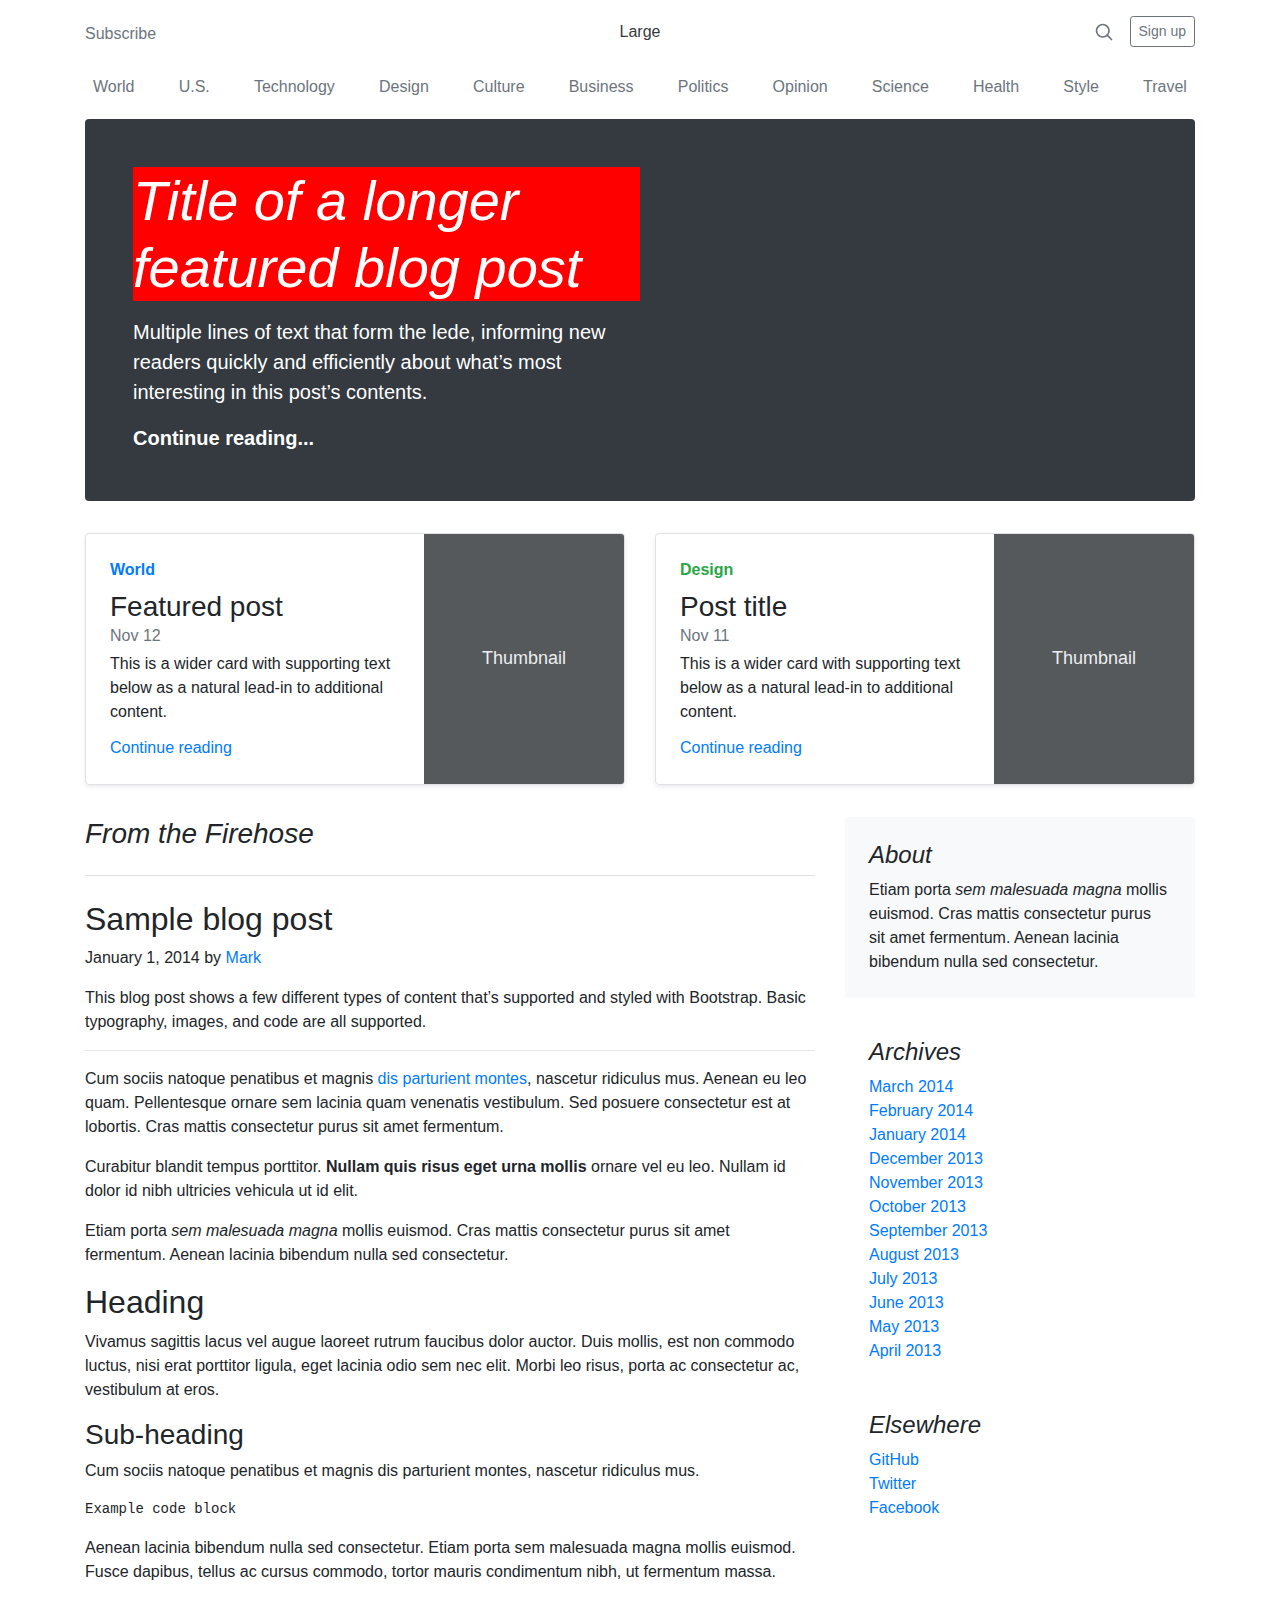
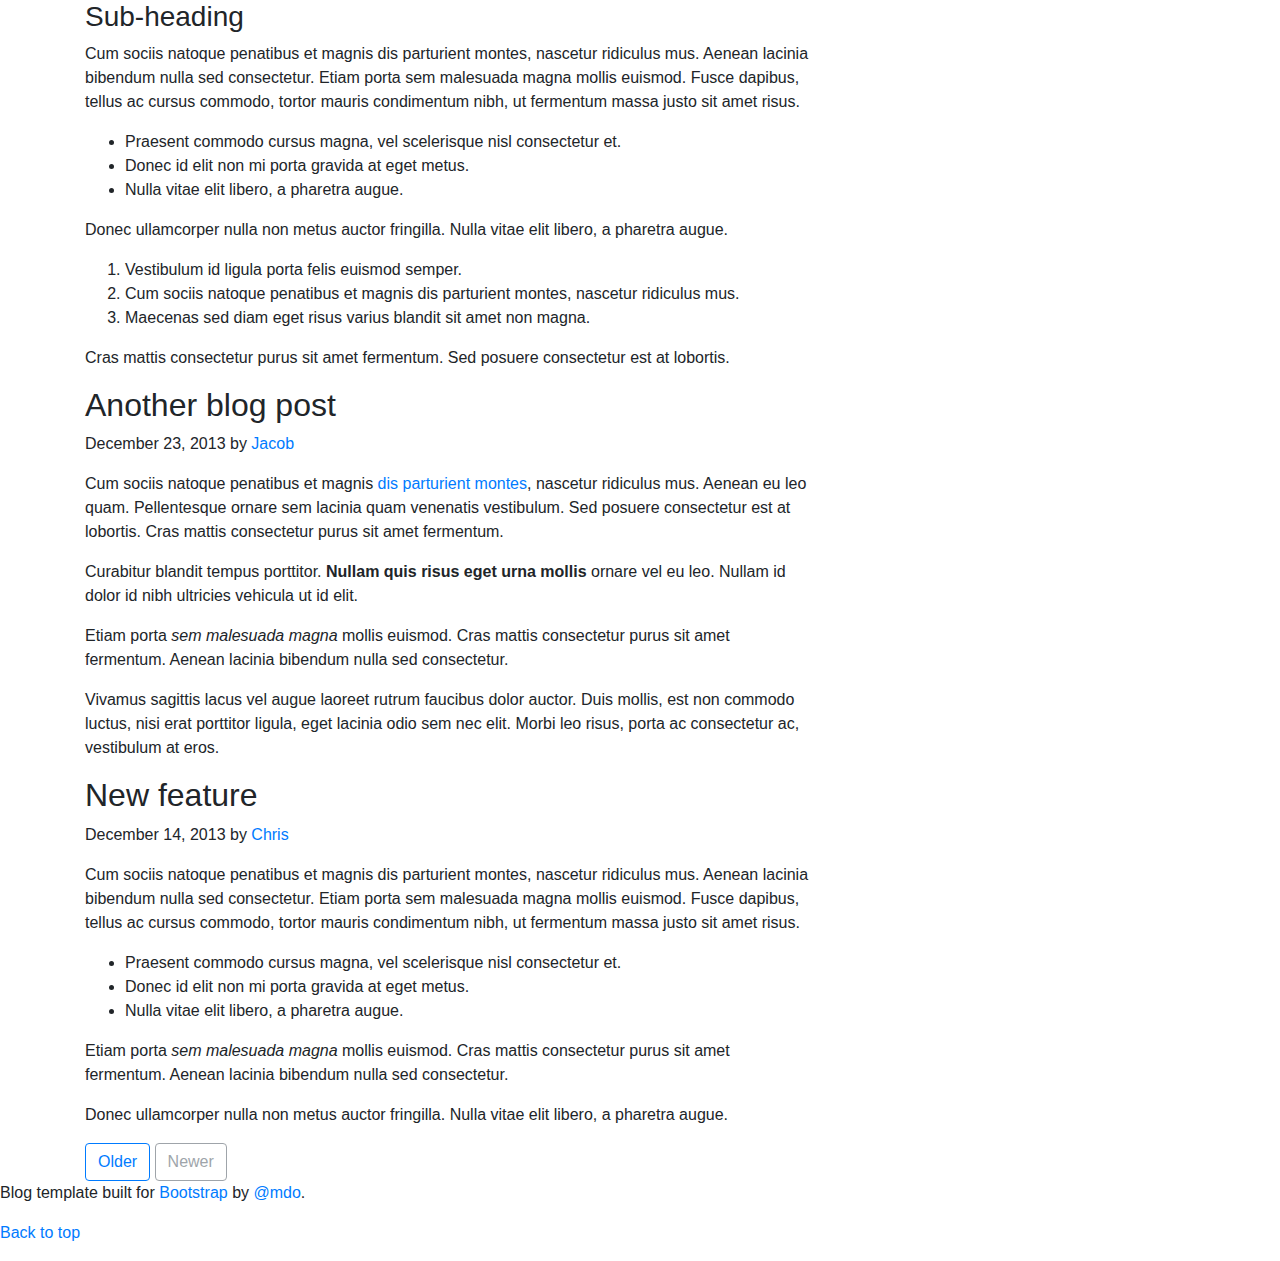
==== homeworks/index.html @ 539aa4a9 "ex 1 done" ====
<!DOCTYPE html>
<html lang="en">
  <!--
        "Selectors"
        Selectors help targeting elements in the DOM.
        They are useful both with CSS & JavaScript.
        Here you'll find a lot of exercises about it.

        IMPORTANT: you can't ADD classes or IDs to help you out! 

        To test them, add a "color" or "border" or "background-color" to the rule and see if they get applied

        10 CSS Exercises
        10 JS Exercises
    -->

  <head>
    <meta charset="utf-8" />
    <meta
      name="viewport"
      content="width=device-width, initial-scale=1, shrink-to-fit=no"
    />
    <meta name="description" content="" />
    <meta
      name="author"
      content="Mark Otto, Jacob Thornton, and Bootstrap contributors"
    />
    <meta name="generator" content="Jekyll v3.8.5" />
    <title>Blog Template · Bootstrap</title>

    <link
      rel="canonical"
      href="https://getbootstrap.com/docs/4.3/examples/blog/"
    />

    <!-- Bootstrap core CSS -->
    <link
      rel="stylesheet"
      href="https://stackpath.bootstrapcdn.com/bootstrap/4.3.1/css/bootstrap.min.css"
      integrity="sha384-ggOyR0iXCbMQv3Xipma34MD+dH/1fQ784/j6cY/iJTQUOhcWr7x9JvoRxT2MZw1T"
      crossorigin="anonymous"
    />

    <style>
      .bd-placeholder-img {
        font-size: 1.125rem;
        text-anchor: middle;
        -webkit-user-select: none;
        -moz-user-select: none;
        -ms-user-select: none;
        user-select: none;
      }

      @media (min-width: 768px) {
        .bd-placeholder-img-lg {
          font-size: 3.5rem;
        }
      }
    </style>
    <link
      href="https://fonts.googleapis.com/css?family=Playfair+Display:700,900"
      rel="stylesheet"
    />
    <link rel="stylesheet" type="text/css" href="/homeworks/styles.css" />
  </head>

  <body>
    <div class="container">
      <header class="blog-header py-3">
        <div class="row flex-nowrap justify-content-between align-items-center">
          <div class="col-4 pt-1">
            <a class="text-muted" href="#">Subscribe</a>
          </div>
          <div class="col-4 text-center">
            <a class="blog-header-logo text-dark" href="#">Large</a>
          </div>
          <div class="col-4 d-flex justify-content-end align-items-center">
            <a class="text-muted" href="#">
              <svg
                xmlns="http://www.w3.org/2000/svg"
                width="20"
                height="20"
                fill="none"
                stroke="currentColor"
                stroke-linecap="round"
                stroke-linejoin="round"
                stroke-width="2"
                class="mx-3"
                role="img"
                viewBox="0 0 24 24"
                focusable="false"
              >
                <title>Search</title>
                <circle cx="10.5" cy="10.5" r="7.5" />
                <path d="M21 21l-5.2-5.2" />
              </svg>
            </a>
            <a class="btn btn-sm btn-outline-secondary" href="#">Sign up</a>
          </div>
        </div>
      </header>

      <div class="nav-scroller py-1 mb-2">
        <nav class="nav d-flex justify-content-between">
          <a class="p-2 text-muted" href="#">World</a>
          <a class="p-2 text-muted" href="#">U.S.</a>
          <a class="p-2 text-muted" href="#">Technology</a>
          <a class="p-2 text-muted" href="#">Design</a>
          <a class="p-2 text-muted" href="#">Culture</a>
          <a class="p-2 text-muted" href="#">Business</a>
          <a class="p-2 text-muted" href="#">Politics</a>
          <a class="p-2 text-muted" href="#">Opinion</a>
          <a class="p-2 text-muted" href="#">Science</a>
          <a class="p-2 text-muted" href="#">Health</a>
          <a class="p-2 text-muted" href="#">Style</a>
          <a class="p-2 text-muted" href="#">Travel</a>
        </nav>
      </div>

      <div class="jumbotron p-4 p-md-5 text-white rounded bg-dark">
        <div class="col-md-6 px-0">
          <h1 class="display-4 font-italic">
            Title of a longer featured blog post
          </h1>
          <p class="lead my-3">
            Multiple lines of text that form the lede, informing new readers
            quickly and efficiently about what’s most interesting in this post’s
            contents.
          </p>
          <p class="lead mb-0">
            <a href="#" class="text-white font-weight-bold"
              >Continue reading...</a
            >
          </p>
        </div>
      </div>

      <div class="row mb-2">
        <div class="col-md-6">
          <div
            class="row no-gutters border rounded overflow-hidden flex-md-row mb-4 shadow-sm h-md-250 position-relative"
          >
            <div class="col p-4 d-flex flex-column position-static">
              <strong class="d-inline-block mb-2 text-primary">World</strong>
              <h3 class="mb-0">Featured post</h3>
              <div class="mb-1 text-muted">Nov 12</div>
              <p class="card-text mb-auto">
                This is a wider card with supporting text below as a natural
                lead-in to additional content.
              </p>
              <a href="#" class="stretched-link">Continue reading</a>
            </div>
            <div class="col-auto d-none d-lg-block">
              <svg
                class="bd-placeholder-img"
                width="200"
                height="250"
                xmlns="http://www.w3.org/2000/svg"
                preserveAspectRatio="xMidYMid slice"
                focusable="false"
                role="img"
                aria-label="Placeholder: Thumbnail"
              >
                <title>Placeholder</title>
                <rect width="100%" height="100%" fill="#55595c" />
                <text x="50%" y="50%" fill="#eceeef" dy=".3em">Thumbnail</text>
              </svg>
            </div>
          </div>
        </div>
        <div class="col-md-6">
          <div
            class="row no-gutters border rounded overflow-hidden flex-md-row mb-4 shadow-sm h-md-250 position-relative"
          >
            <div class="col p-4 d-flex flex-column position-static">
              <strong class="d-inline-block mb-2 text-success">Design</strong>
              <h3 class="mb-0">Post title</h3>
              <div class="mb-1 text-muted">Nov 11</div>
              <p class="mb-auto">
                This is a wider card with supporting text below as a natural
                lead-in to additional content.
              </p>
              <a href="#" class="stretched-link">Continue reading</a>
            </div>
            <div class="col-auto d-none d-lg-block">
              <svg
                class="bd-placeholder-img"
                width="200"
                height="250"
                xmlns="http://www.w3.org/2000/svg"
                preserveAspectRatio="xMidYMid slice"
                focusable="false"
                role="img"
                aria-label="Placeholder: Thumbnail"
              >
                <title>Placeholder</title>
                <rect width="100%" height="100%" fill="#55595c" />
                <text x="50%" y="50%" fill="#eceeef" dy=".3em">Thumbnail</text>
              </svg>
            </div>
          </div>
        </div>
      </div>
    </div>

    <main role="main" class="container">
      <div class="row">
        <div class="col-md-8 blog-main">
          <h3 class="pb-4 mb-4 font-italic border-bottom">From the Firehose</h3>

          <div class="blog-post">
            <h2 class="blog-post-title">Sample blog post</h2>
            <p class="blog-post-meta">
              January 1, 2014 by <a href="#">Mark</a>
            </p>

            <p>
              This blog post shows a few different types of content that’s
              supported and styled with Bootstrap. Basic typography, images, and
              code are all supported.
            </p>
            <hr />
            <p>
              Cum sociis natoque penatibus et magnis
              <a href="#">dis parturient montes</a>, nascetur ridiculus mus.
              Aenean eu leo quam. Pellentesque ornare sem lacinia quam venenatis
              vestibulum. Sed posuere consectetur est at lobortis. Cras mattis
              consectetur purus sit amet fermentum.
            </p>
            <blockquote>
              <p>
                Curabitur blandit tempus porttitor.
                <strong>Nullam quis risus eget urna mollis</strong> ornare vel
                eu leo. Nullam id dolor id nibh ultricies vehicula ut id elit.
              </p>
            </blockquote>
            <p>
              Etiam porta <em>sem malesuada magna</em> mollis euismod. Cras
              mattis consectetur purus sit amet fermentum. Aenean lacinia
              bibendum nulla sed consectetur.
            </p>
            <h2>Heading</h2>
            <p>
              Vivamus sagittis lacus vel augue laoreet rutrum faucibus dolor
              auctor. Duis mollis, est non commodo luctus, nisi erat porttitor
              ligula, eget lacinia odio sem nec elit. Morbi leo risus, porta ac
              consectetur ac, vestibulum at eros.
            </p>
            <h3>Sub-heading</h3>
            <p>
              Cum sociis natoque penatibus et magnis dis parturient montes,
              nascetur ridiculus mus.
            </p>
            <pre><code>Example code block</code></pre>
            <p>
              Aenean lacinia bibendum nulla sed consectetur. Etiam porta sem
              malesuada magna mollis euismod. Fusce dapibus, tellus ac cursus
              commodo, tortor mauris condimentum nibh, ut fermentum massa.
            </p>
            <h3>Sub-heading</h3>
            <p>
              Cum sociis natoque penatibus et magnis dis parturient montes,
              nascetur ridiculus mus. Aenean lacinia bibendum nulla sed
              consectetur. Etiam porta sem malesuada magna mollis euismod. Fusce
              dapibus, tellus ac cursus commodo, tortor mauris condimentum nibh,
              ut fermentum massa justo sit amet risus.
            </p>
            <ul>
              <li>
                Praesent commodo cursus magna, vel scelerisque nisl consectetur
                et.
              </li>
              <li>Donec id elit non mi porta gravida at eget metus.</li>
              <li>Nulla vitae elit libero, a pharetra augue.</li>
            </ul>
            <p>
              Donec ullamcorper nulla non metus auctor fringilla. Nulla vitae
              elit libero, a pharetra augue.
            </p>
            <ol>
              <li>Vestibulum id ligula porta felis euismod semper.</li>
              <li>
                Cum sociis natoque penatibus et magnis dis parturient montes,
                nascetur ridiculus mus.
              </li>
              <li>
                Maecenas sed diam eget risus varius blandit sit amet non magna.
              </li>
            </ol>
            <p>
              Cras mattis consectetur purus sit amet fermentum. Sed posuere
              consectetur est at lobortis.
            </p>
          </div>
          <!-- /.blog-post -->

          <div class="blog-post">
            <h2 class="blog-post-title">Another blog post</h2>
            <p class="blog-post-meta">
              December 23, 2013 by <a href="#">Jacob</a>
            </p>

            <p>
              Cum sociis natoque penatibus et magnis
              <a href="#">dis parturient montes</a>, nascetur ridiculus mus.
              Aenean eu leo quam. Pellentesque ornare sem lacinia quam venenatis
              vestibulum. Sed posuere consectetur est at lobortis. Cras mattis
              consectetur purus sit amet fermentum.
            </p>
            <blockquote>
              <p>
                Curabitur blandit tempus porttitor.
                <strong>Nullam quis risus eget urna mollis</strong> ornare vel
                eu leo. Nullam id dolor id nibh ultricies vehicula ut id elit.
              </p>
            </blockquote>
            <p>
              Etiam porta <em>sem malesuada magna</em> mollis euismod. Cras
              mattis consectetur purus sit amet fermentum. Aenean lacinia
              bibendum nulla sed consectetur.
            </p>
            <p>
              Vivamus sagittis lacus vel augue laoreet rutrum faucibus dolor
              auctor. Duis mollis, est non commodo luctus, nisi erat porttitor
              ligula, eget lacinia odio sem nec elit. Morbi leo risus, porta ac
              consectetur ac, vestibulum at eros.
            </p>
          </div>
          <!-- /.blog-post -->

          <div class="blog-post">
            <h2 class="blog-post-title">New feature</h2>
            <p class="blog-post-meta">
              December 14, 2013 by <a href="#">Chris</a>
            </p>

            <p>
              Cum sociis natoque penatibus et magnis dis parturient montes,
              nascetur ridiculus mus. Aenean lacinia bibendum nulla sed
              consectetur. Etiam porta sem malesuada magna mollis euismod. Fusce
              dapibus, tellus ac cursus commodo, tortor mauris condimentum nibh,
              ut fermentum massa justo sit amet risus.
            </p>
            <ul>
              <li>
                Praesent commodo cursus magna, vel scelerisque nisl consectetur
                et.
              </li>
              <li>Donec id elit non mi porta gravida at eget metus.</li>
              <li>Nulla vitae elit libero, a pharetra augue.</li>
            </ul>
            <p>
              Etiam porta <em>sem malesuada magna</em> mollis euismod. Cras
              mattis consectetur purus sit amet fermentum. Aenean lacinia
              bibendum nulla sed consectetur.
            </p>
            <p>
              Donec ullamcorper nulla non metus auctor fringilla. Nulla vitae
              elit libero, a pharetra augue.
            </p>
          </div>
          <!-- /.blog-post -->

          <nav class="blog-pagination">
            <a class="btn btn-outline-primary" href="#">Older</a>
            <a
              class="btn btn-outline-secondary disabled"
              href="#"
              tabindex="-1"
              aria-disabled="true"
              >Newer</a
            >
          </nav>
        </div>
        <!-- /.blog-main -->

        <aside class="col-md-4 blog-sidebar">
          <div class="p-4 mb-3 bg-light rounded">
            <h4 class="font-italic">About</h4>
            <p class="mb-0">
              Etiam porta <em>sem malesuada magna</em> mollis euismod. Cras
              mattis consectetur purus sit amet fermentum. Aenean lacinia
              bibendum nulla sed consectetur.
            </p>
          </div>

          <div class="p-4">
            <h4 class="font-italic">Archives</h4>
            <ol class="list-unstyled mb-0">
              <li><a href="#">March 2014</a></li>
              <li><a href="#">February 2014</a></li>
              <li><a href="#">January 2014</a></li>
              <li><a href="#">December 2013</a></li>
              <li><a href="#">November 2013</a></li>
              <li><a href="#">October 2013</a></li>
              <li><a href="#">September 2013</a></li>
              <li><a href="#">August 2013</a></li>
              <li><a href="#">July 2013</a></li>
              <li><a href="#">June 2013</a></li>
              <li><a href="#">May 2013</a></li>
              <li><a href="#">April 2013</a></li>
            </ol>
          </div>

          <div class="p-4">
            <h4 class="font-italic">Elsewhere</h4>
            <ol class="list-unstyled">
              <li><a href="#">GitHub</a></li>
              <li><a href="#">Twitter</a></li>
              <li><a href="#">Facebook</a></li>
            </ol>
          </div>
        </aside>
        <!-- /.blog-sidebar -->
      </div>
      <!-- /.row -->
    </main>
    <!-- /.container -->

    <footer class="blog-footer">
      <p>
        Blog template built for
        <a href="https://getbootstrap.com/">Bootstrap</a> by
        <a href="https://twitter.com/mdo">@mdo</a>.
      </p>
      <p>
        <a href="#">Back to top</a>
      </p>
    </footer>

    <script>
      /*
          JS Exercises
          EX11) Write a function to add a new link into the navbar
          EX12) Write a function to change the color of the main title
          EX13) Write a function to change the background of the jumbotron
          EX14) Write a function to remove all the links under "Elsewhere"
          EX15) Write a function to change the column size for heading in jumbotron
          EX16) Write a function to remove the "Search" magnifying glass icon
          EX17) Write a function to trim just the first 50 characters in the first paragraph for each blog post
          EX18) Write a function and attach it to the "Newer" button, to add new Blog Post (just div and title)
          EX19) Write a function and attach it to the "Older" button, to remove the last Blog Post
          EX20) Write an alert with the name of the author every time the user hover with the mouse over an author name
      */
    </script>
  </body>
</html>
---- homeworks/styles.css ----
/*
            EX1) Write a selector to target the h1 in jumbotron
            EX2) Write a selector to target every children of the navbar
            EX3) Write a selector to target the "continue reading..." inside the jumbotron
            EX4) Write a selector to target the first blogpost
            EX5) Write a selector to target the "even" links in the navbar
            EX6) Write a selector to target the last blog post
            EX7) Write a selector to target all the li into the first ordered-list in the sidebar ( Archives )
            EX8) Write a selector to target the second post author
            EX9) Write a selector to target the "back to top" link     #### EXTRA Try doing it without targeting the footer element directly
            EX10) Write a selector to target the footer
        */

/* ex 1 */

body > .container > :nth-child(3) > div > h1 {
  background-color: red;
}

/* ex 2 */
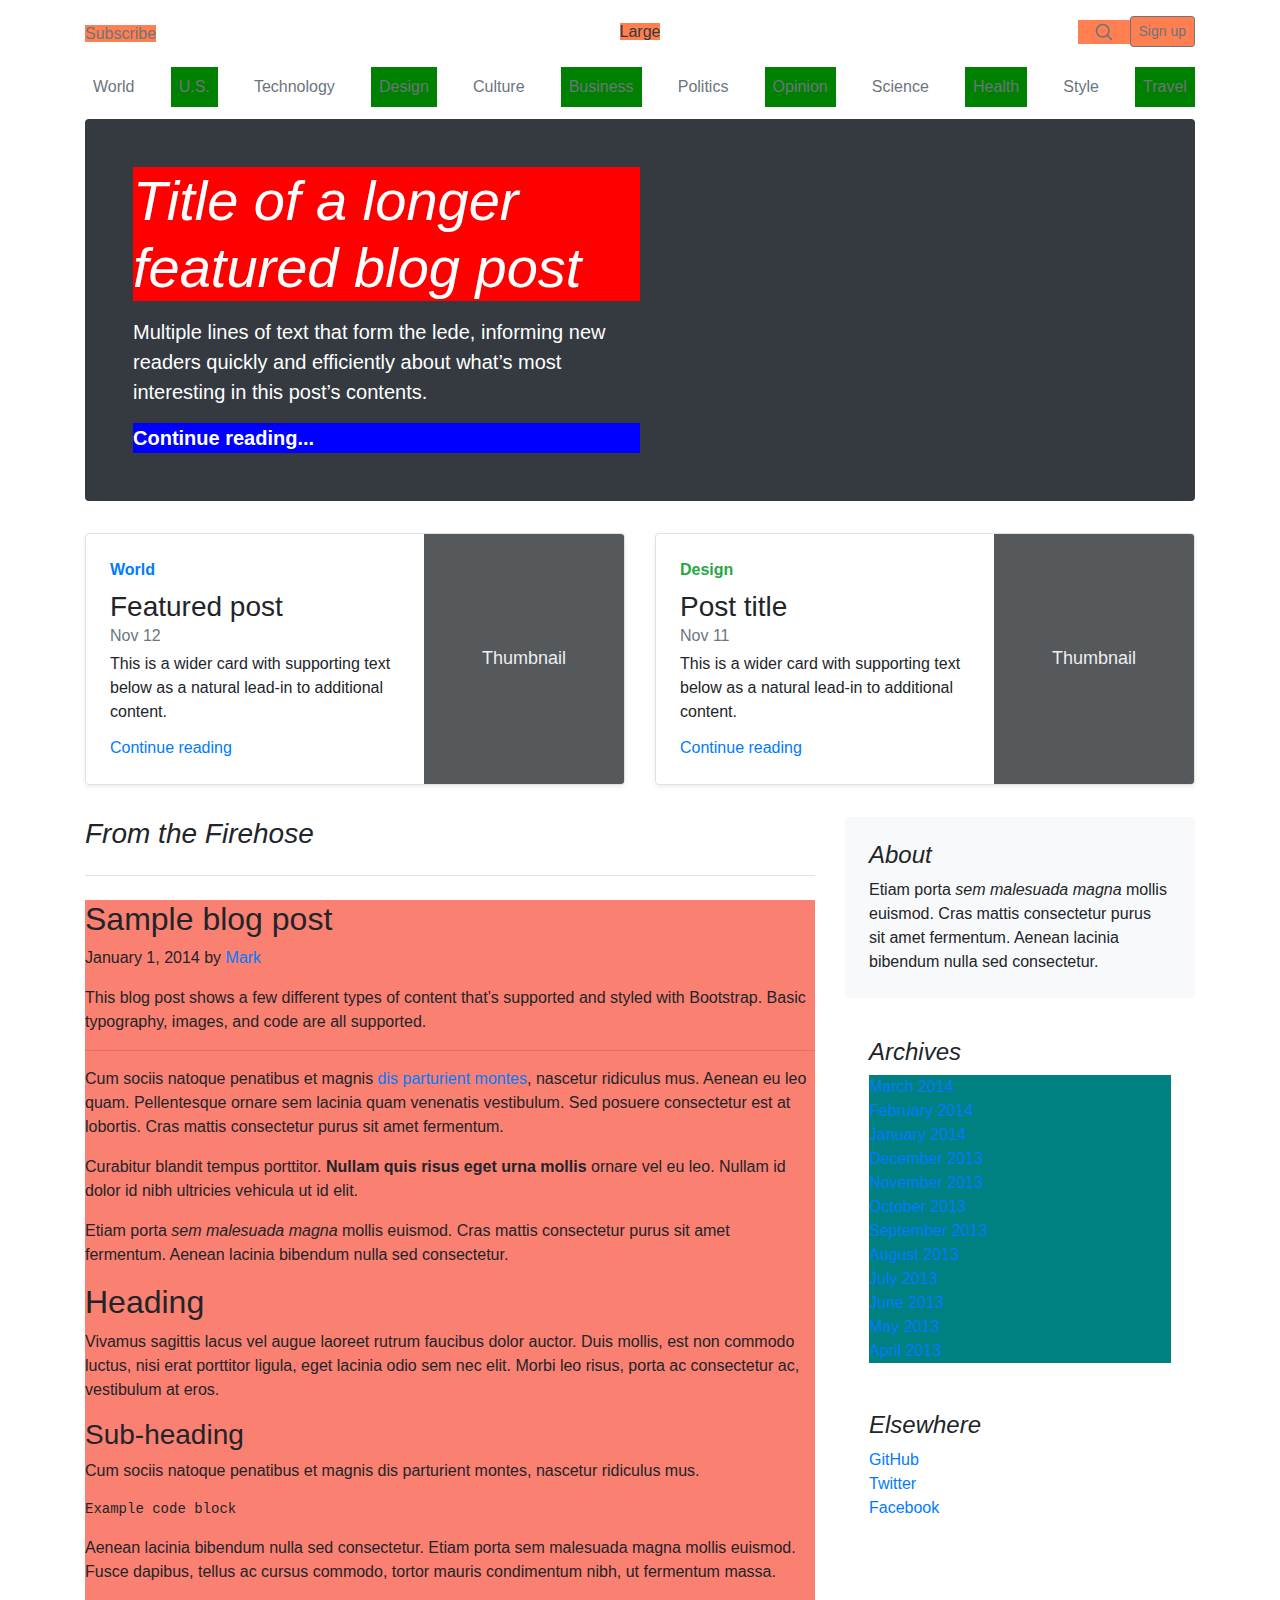
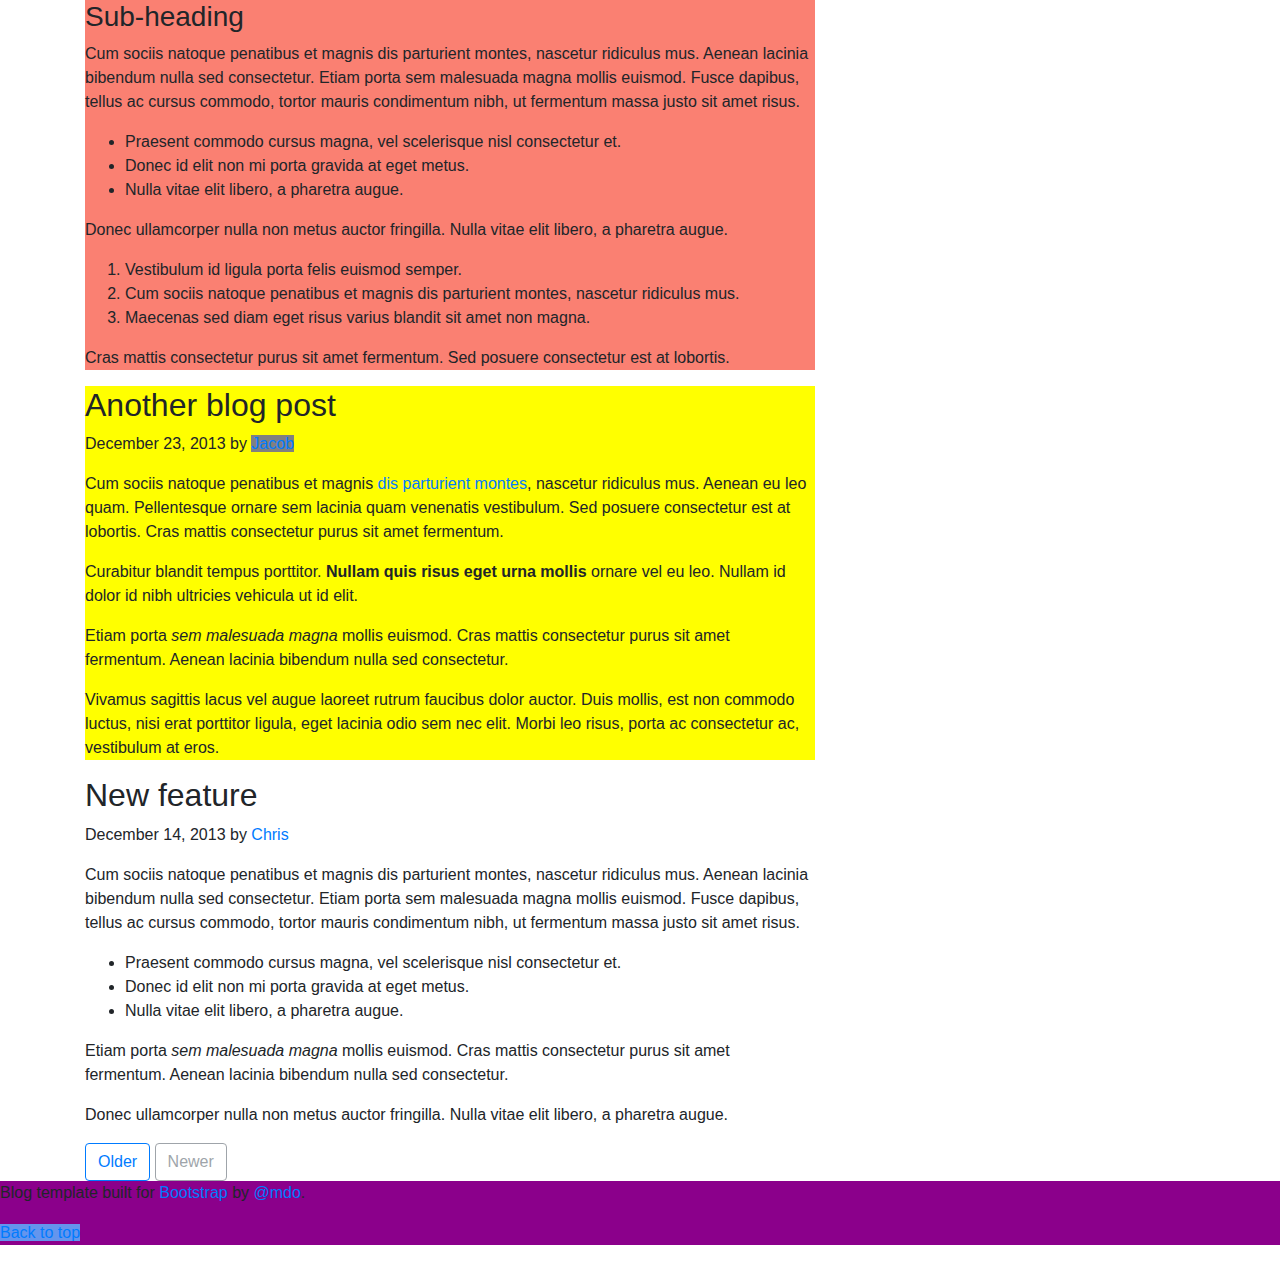
==== commit a26d842e: "index.js init" ====
--- a/homeworks/index.html
+++ b/homeworks/index.html
@@ -428,7 +428,7 @@
       </p>
     </footer>
 
-    <script>
+    <script src="/homeworks/">
       /*
           JS Exercises
           EX11) Write a function to add a new link into the navbar
@@ -443,5 +443,6 @@
           EX20) Write an alert with the name of the author every time the user hover with the mouse over an author name
       */
     </script>
+    <script src="index.js"></script>
   </body>
 </html>
--- a/homeworks/styles.css
+++ b/homeworks/styles.css
@@ -18,3 +18,55 @@
 }
 
 /* ex 2 */
+
+body > .container > header > div > div > a {
+  background-color: coral;
+}
+
+/* ex 3 */
+
+body > .container > :nth-child(3) > div > :last-child {
+  background-color: blue;
+}
+
+/* ex 4 */
+
+main > .row > div > div:first-of-type {
+  background-color: salmon;
+}
+
+/* ex 5 */
+
+body > .container > :nth-child(2) > nav > :nth-child(even) {
+  background-color: green;
+}
+
+/* ex 6 */
+
+main > .row > div > :nth-child(3) {
+  background-color: yellow;
+}
+
+/* ex 7 */
+
+aside > div:nth-of-type(2) > ol > li {
+  background-color: teal;
+}
+
+/* ex 8  */
+
+main > .row > div > :nth-child(3) > :nth-child(2) > a {
+  background-color: gray;
+}
+
+/* ex 9  */
+
+body > :nth-last-child(3) > :nth-child(2) > a {
+  background-color: cornflowerblue;
+}
+
+/* ex 10 */
+
+body > :nth-last-child(3) {
+  background-color: darkmagenta;
+}
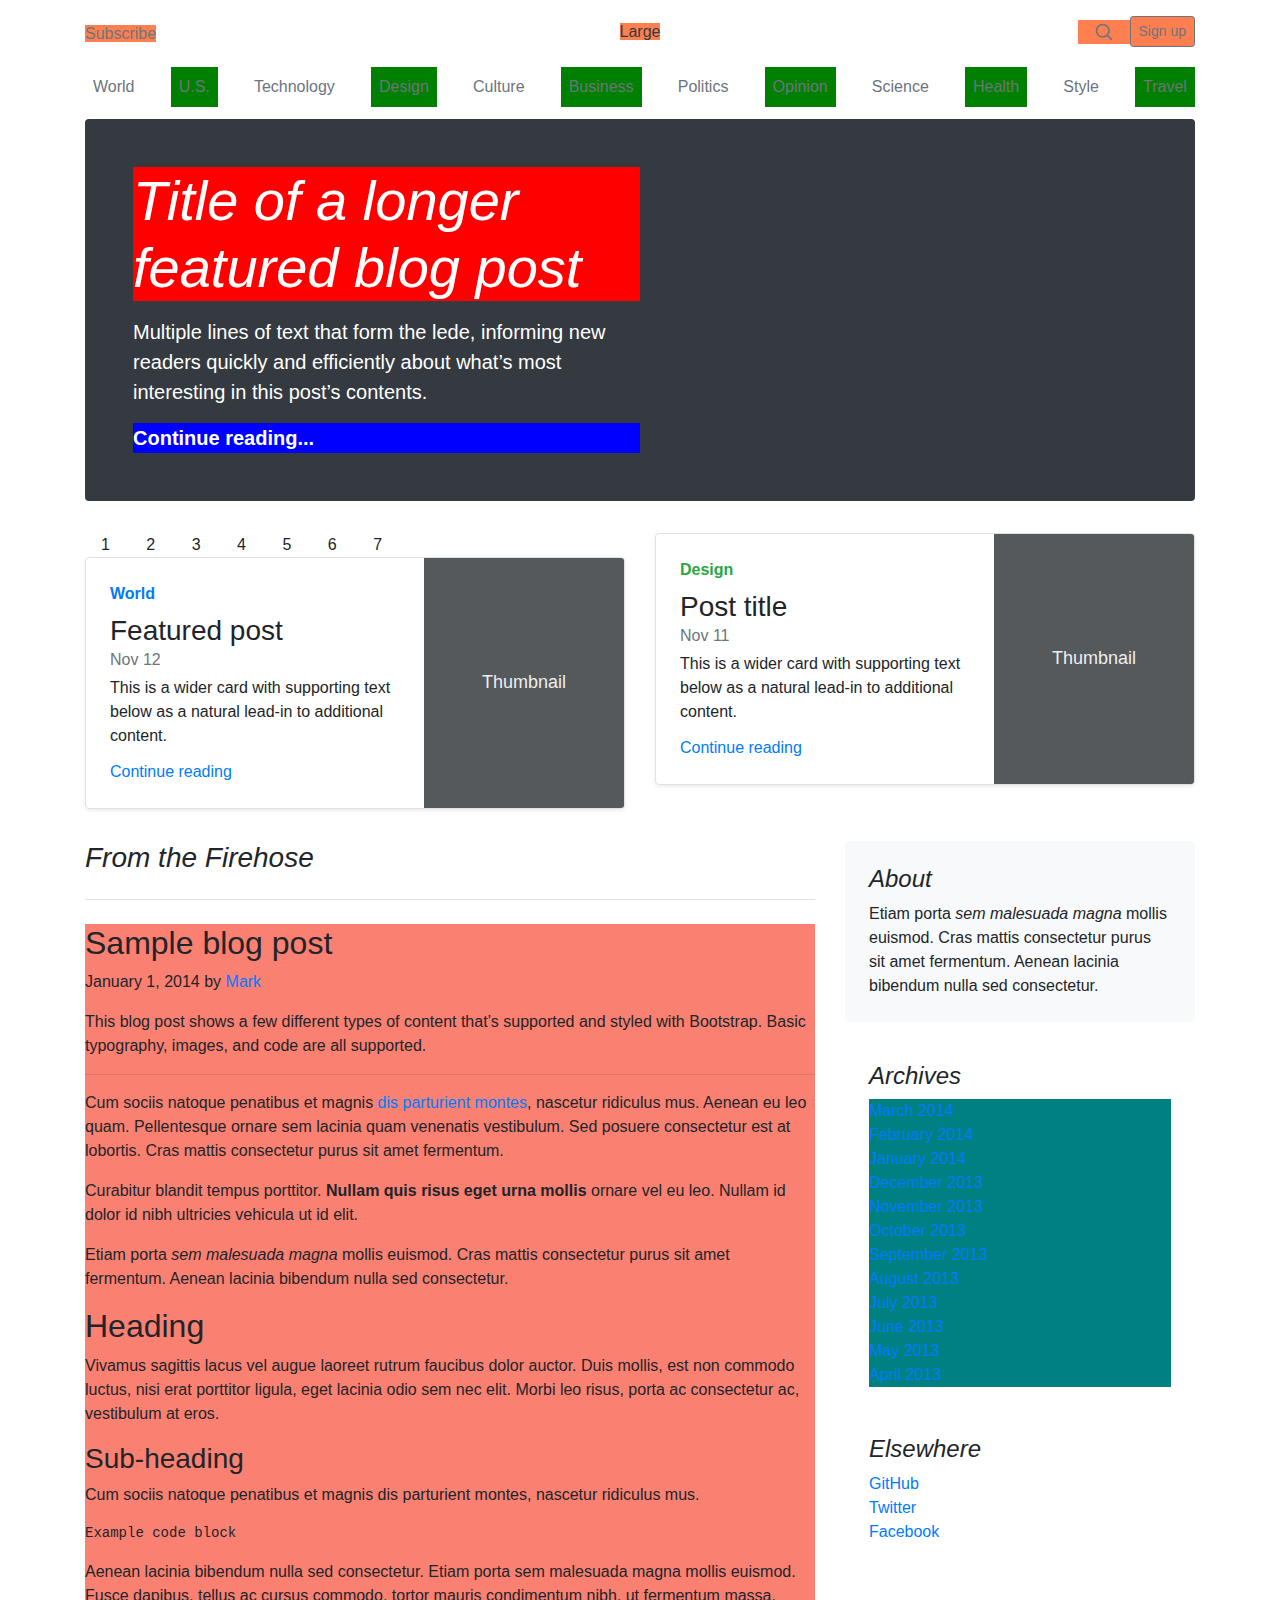
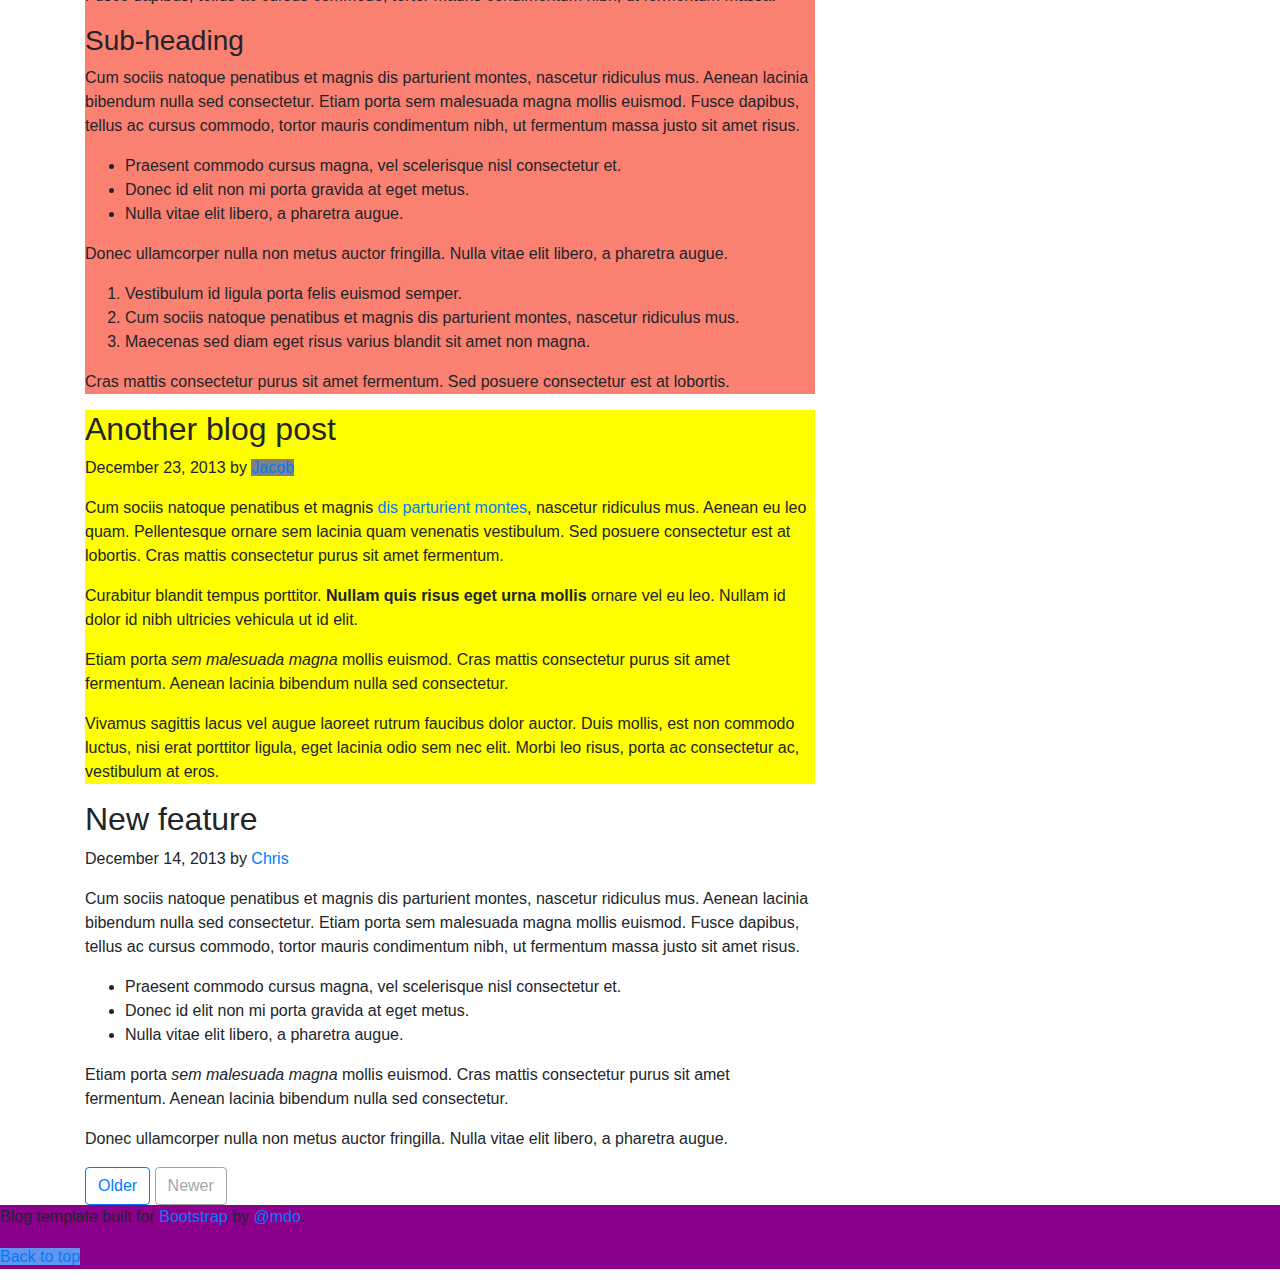
==== commit 2e3b49d5: "added buttons" ====
--- a/homeworks/index.html
+++ b/homeworks/index.html
@@ -137,6 +137,50 @@
 
       <div class="row mb-2">
         <div class="col-md-6">
+          <section class="controls">
+            <buttons
+              onclick="addLink()"
+              class="ex1"
+              style="cursor: pointer; padding: 1rem"
+              >1</buttons
+            >
+            <buttons
+              onclick="changeTitleColor()"
+              class="ex2"
+              style="cursor: pointer; padding: 1rem"
+              >2</buttons
+            >
+            <buttons
+              onclick="changeBgColor()"
+              class="ex3"
+              style="cursor: pointer; padding: 1rem"
+              >3</buttons
+            >
+            <buttons
+              onclick="removeLinks()"
+              class="ex4"
+              style="cursor: pointer; padding: 1rem"
+              >4</buttons
+            >
+            <buttons
+              onclick="changeSize()"
+              class="ex5"
+              style="cursor: pointer; padding: 1rem"
+              >5</buttons
+            >
+            <buttons
+              onclick="removeSearch()"
+              class="ex6"
+              style="cursor: pointer; padding: 1rem"
+              >6</buttons
+            >
+            <buttons
+              onclick="removeCharacters()"
+              class="ex7"
+              style="cursor: pointer; padding: 1rem"
+              >7</buttons
+            >
+          </section>
           <div
             class="row no-gutters border rounded overflow-hidden flex-md-row mb-4 shadow-sm h-md-250 position-relative"
           >
@@ -428,21 +472,7 @@
       </p>
     </footer>
 
-    <script src="/homeworks/">
-      /*
-          JS Exercises
-          EX11) Write a function to add a new link into the navbar
-          EX12) Write a function to change the color of the main title
-          EX13) Write a function to change the background of the jumbotron
-          EX14) Write a function to remove all the links under "Elsewhere"
-          EX15) Write a function to change the column size for heading in jumbotron
-          EX16) Write a function to remove the "Search" magnifying glass icon
-          EX17) Write a function to trim just the first 50 characters in the first paragraph for each blog post
-          EX18) Write a function and attach it to the "Newer" button, to add new Blog Post (just div and title)
-          EX19) Write a function and attach it to the "Older" button, to remove the last Blog Post
-          EX20) Write an alert with the name of the author every time the user hover with the mouse over an author name
-      */
-    </script>
+    <script src="/homeworks/"></script>
     <script src="index.js"></script>
   </body>
 </html>
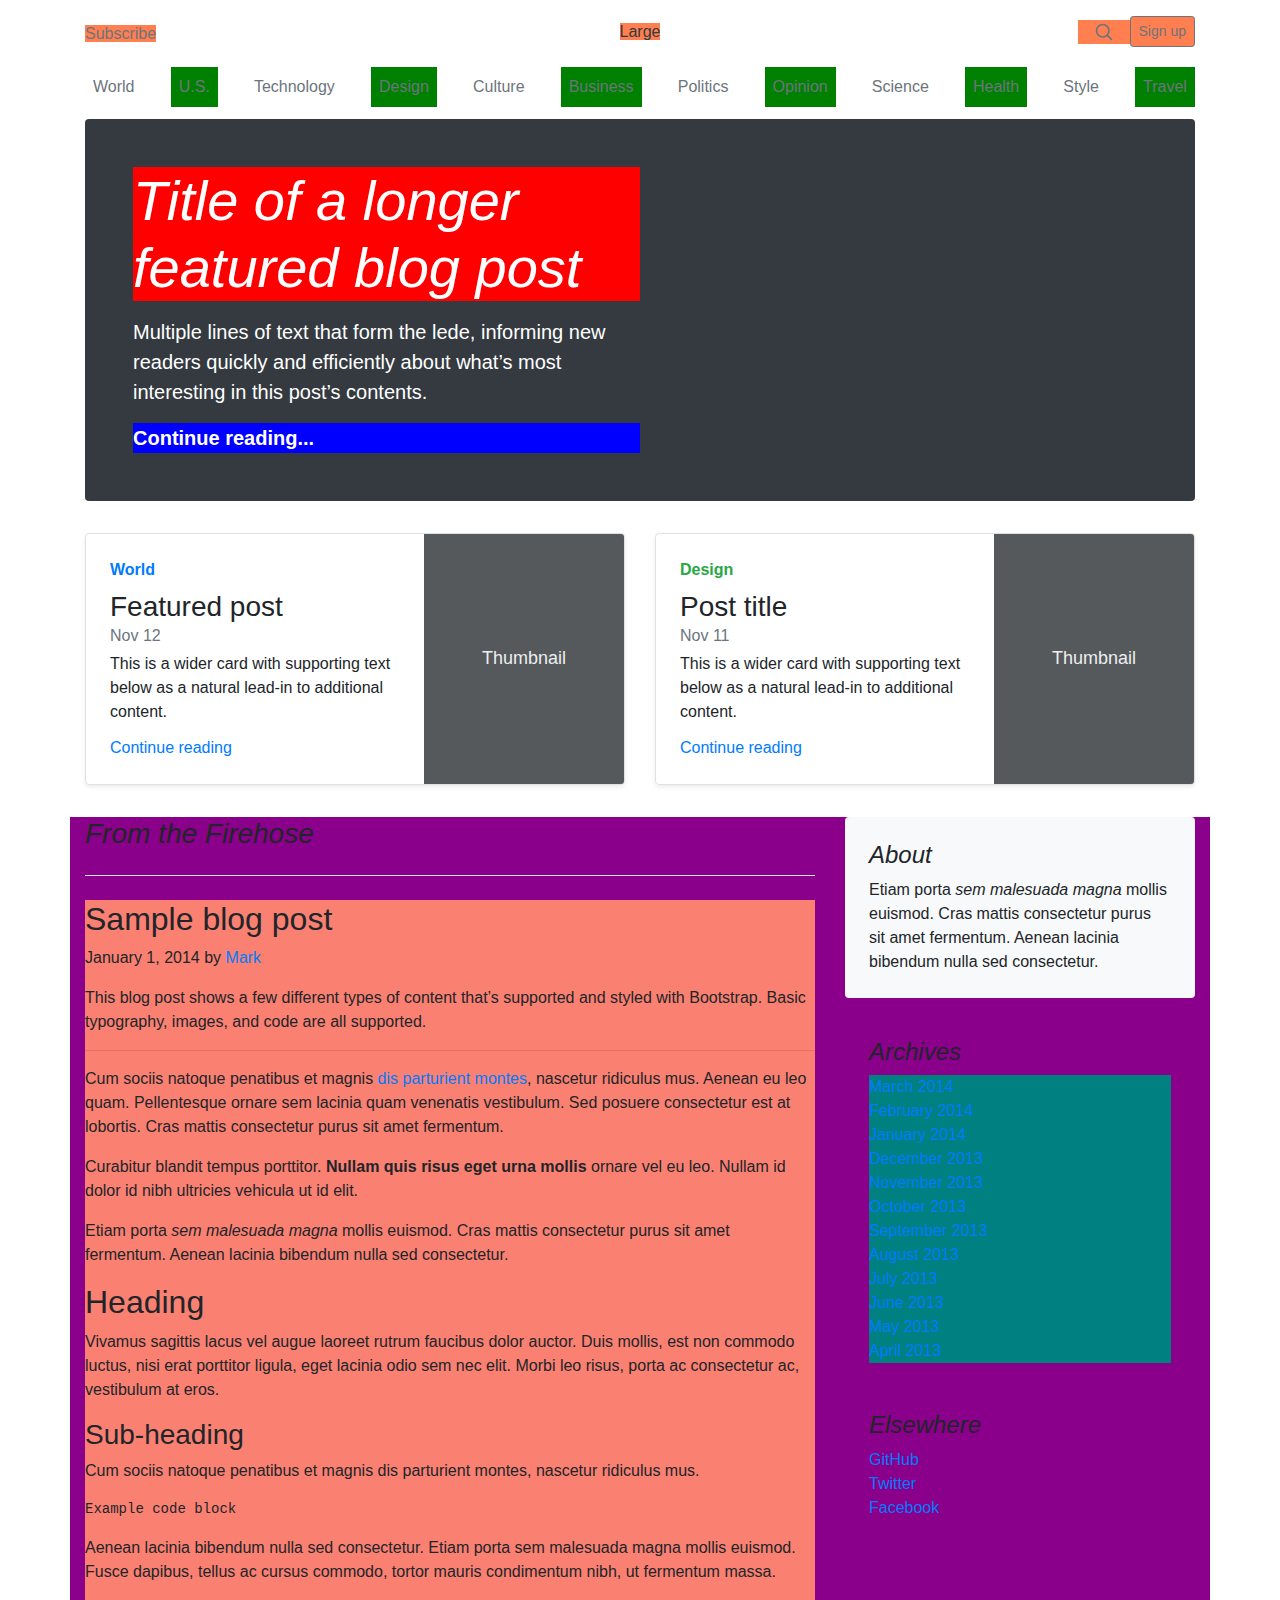
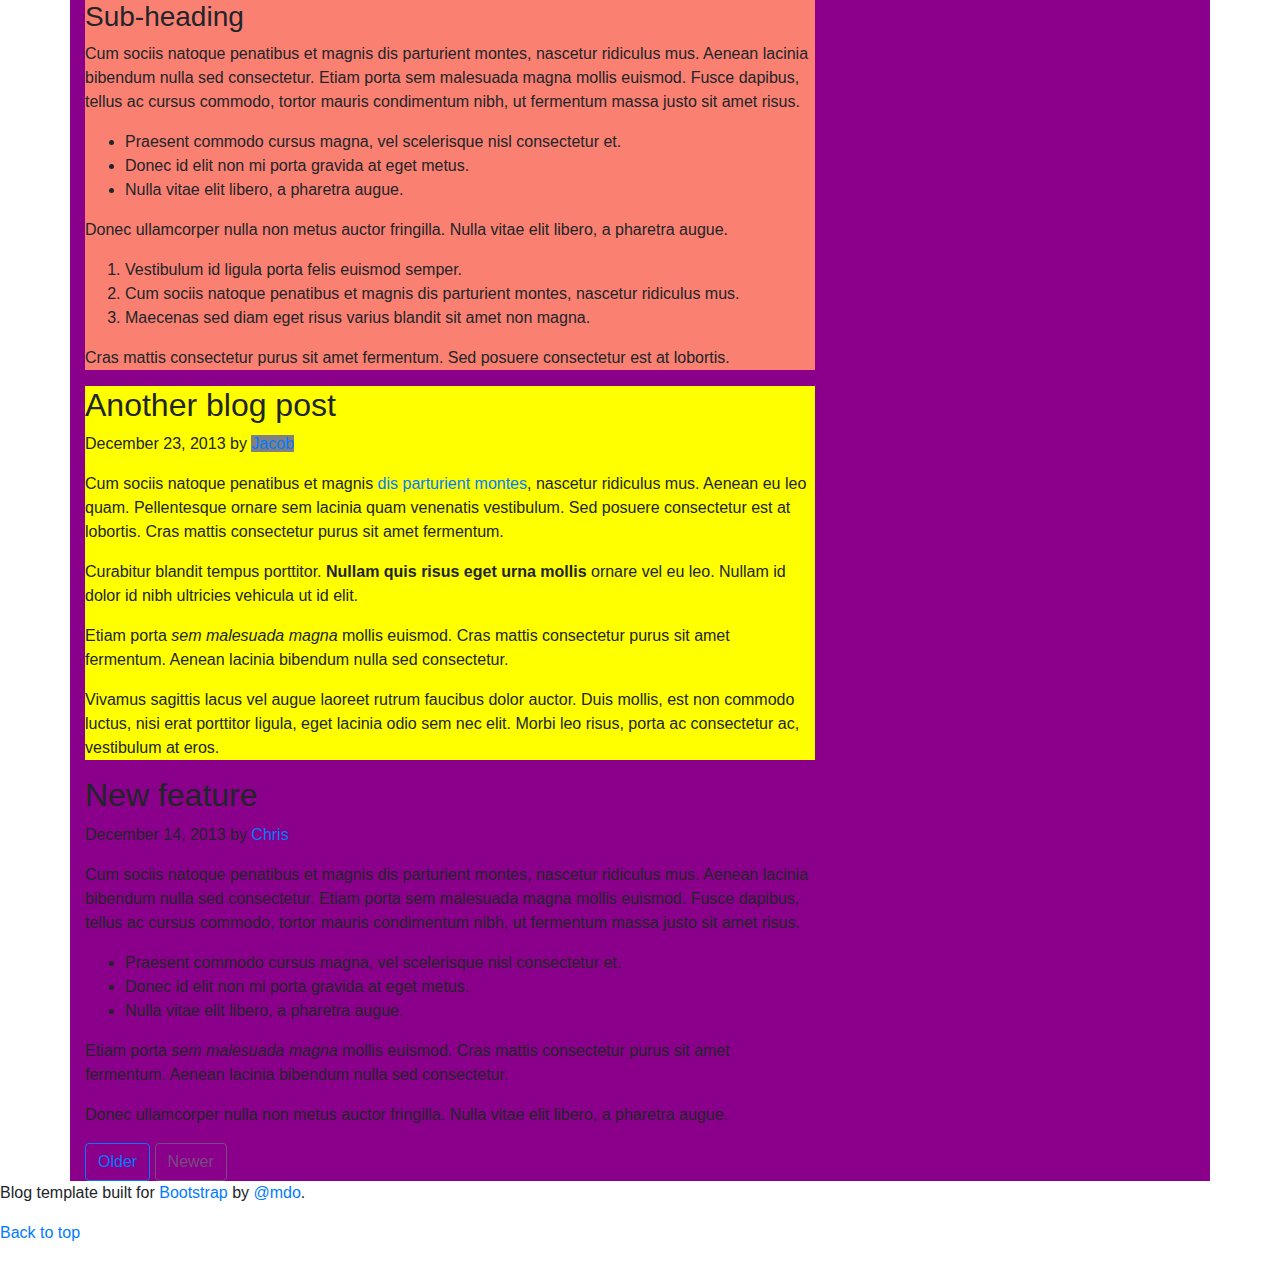
==== commit 6d16fc2c: "refactoring js exercises" ====
--- a/homeworks/index.html
+++ b/homeworks/index.html
@@ -1,19 +1,5 @@
 <!DOCTYPE html>
 <html lang="en">
-  <!--
-        "Selectors"
-        Selectors help targeting elements in the DOM.
-        They are useful both with CSS & JavaScript.
-        Here you'll find a lot of exercises about it.
-
-        IMPORTANT: you can't ADD classes or IDs to help you out! 
-
-        To test them, add a "color" or "border" or "background-color" to the rule and see if they get applied
-
-        10 CSS Exercises
-        10 JS Exercises
-    -->
-
   <head>
     <meta charset="utf-8" />
     <meta
@@ -61,7 +47,7 @@
       href="https://fonts.googleapis.com/css?family=Playfair+Display:700,900"
       rel="stylesheet"
     />
-    <link rel="stylesheet" type="text/css" href="/homeworks/styles.css" />
+    <link rel="stylesheet" href="styles.css" />
   </head>
 
   <body>
@@ -137,50 +123,6 @@
 
       <div class="row mb-2">
         <div class="col-md-6">
-          <section class="controls">
-            <buttons
-              onclick="addLink()"
-              class="ex1"
-              style="cursor: pointer; padding: 1rem"
-              >1</buttons
-            >
-            <buttons
-              onclick="changeTitleColor()"
-              class="ex2"
-              style="cursor: pointer; padding: 1rem"
-              >2</buttons
-            >
-            <buttons
-              onclick="changeBgColor()"
-              class="ex3"
-              style="cursor: pointer; padding: 1rem"
-              >3</buttons
-            >
-            <buttons
-              onclick="removeLinks()"
-              class="ex4"
-              style="cursor: pointer; padding: 1rem"
-              >4</buttons
-            >
-            <buttons
-              onclick="changeSize()"
-              class="ex5"
-              style="cursor: pointer; padding: 1rem"
-              >5</buttons
-            >
-            <buttons
-              onclick="removeSearch()"
-              class="ex6"
-              style="cursor: pointer; padding: 1rem"
-              >6</buttons
-            >
-            <buttons
-              onclick="removeCharacters()"
-              class="ex7"
-              style="cursor: pointer; padding: 1rem"
-              >7</buttons
-            >
-          </section>
           <div
             class="row no-gutters border rounded overflow-hidden flex-md-row mb-4 shadow-sm h-md-250 position-relative"
           >
@@ -471,8 +413,6 @@
         <a href="#">Back to top</a>
       </p>
     </footer>
-
-    <script src="/homeworks/"></script>
     <script src="index.js"></script>
   </body>
 </html>
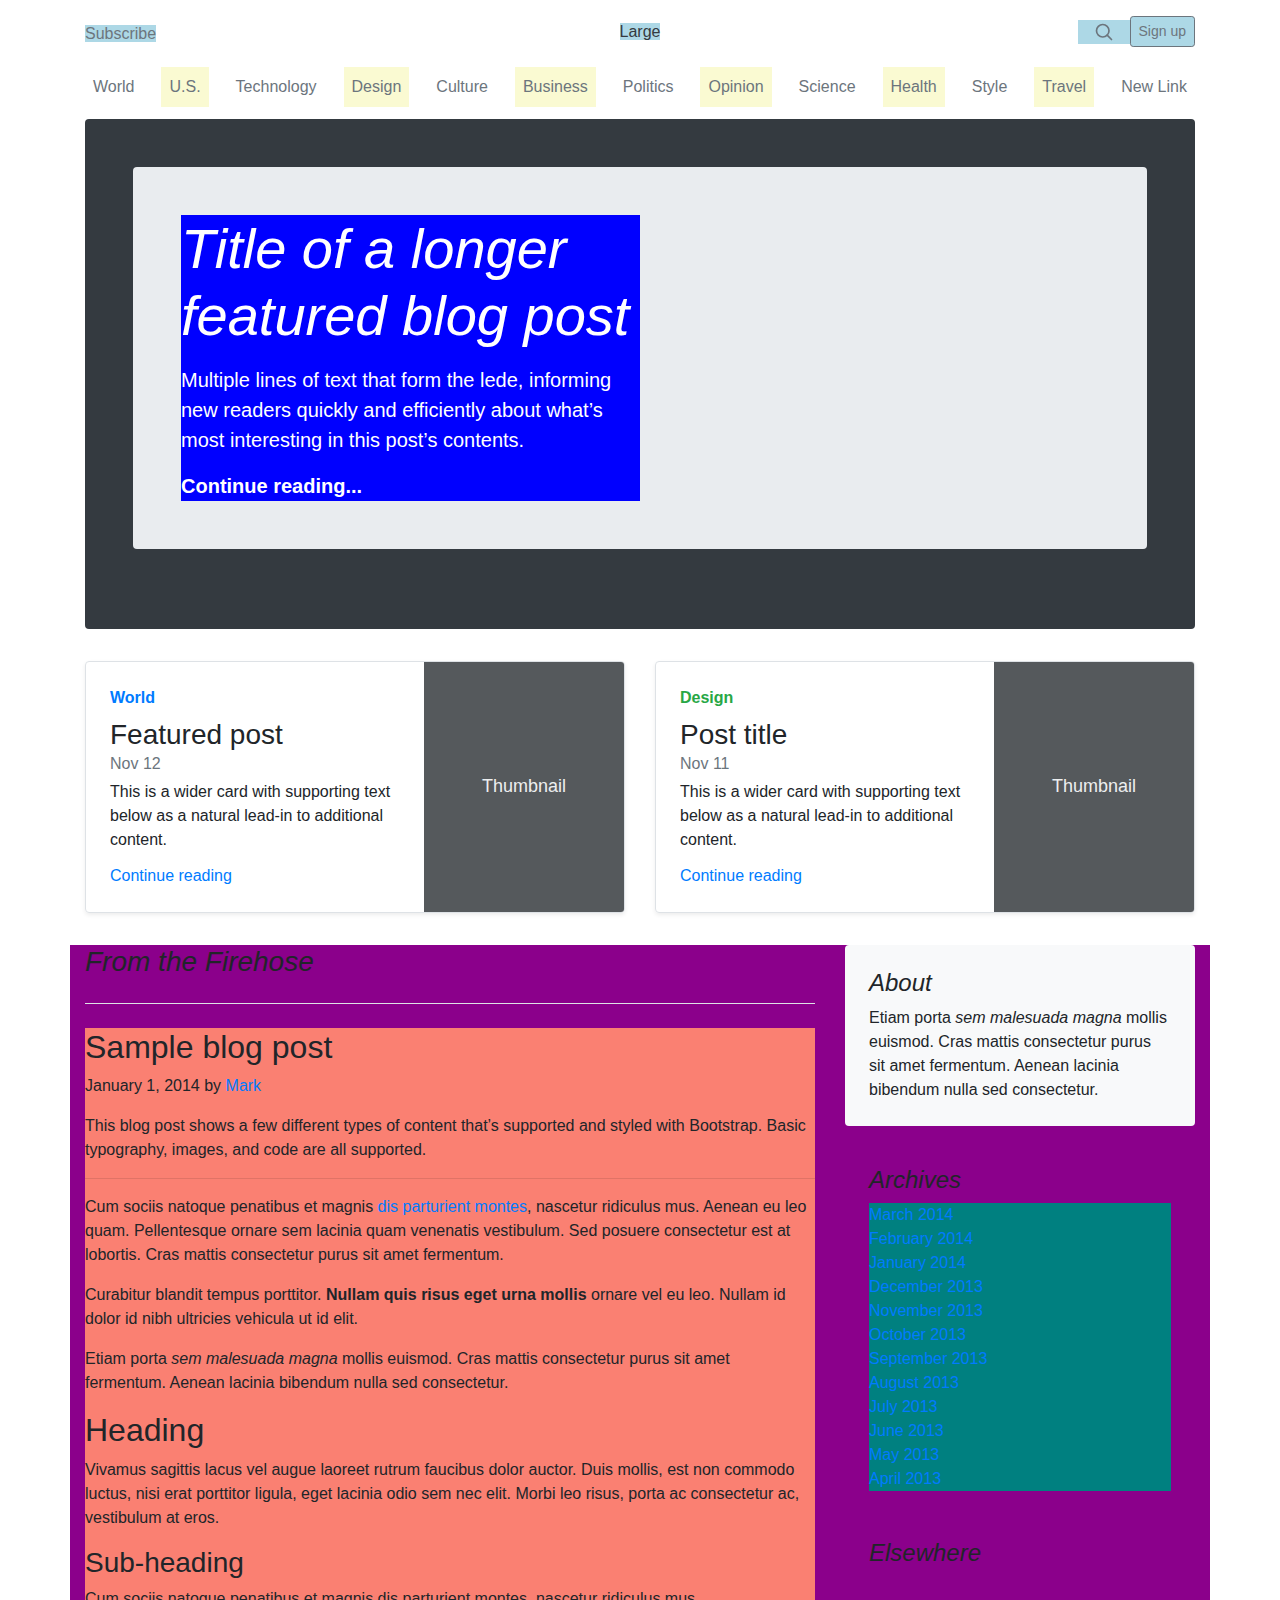
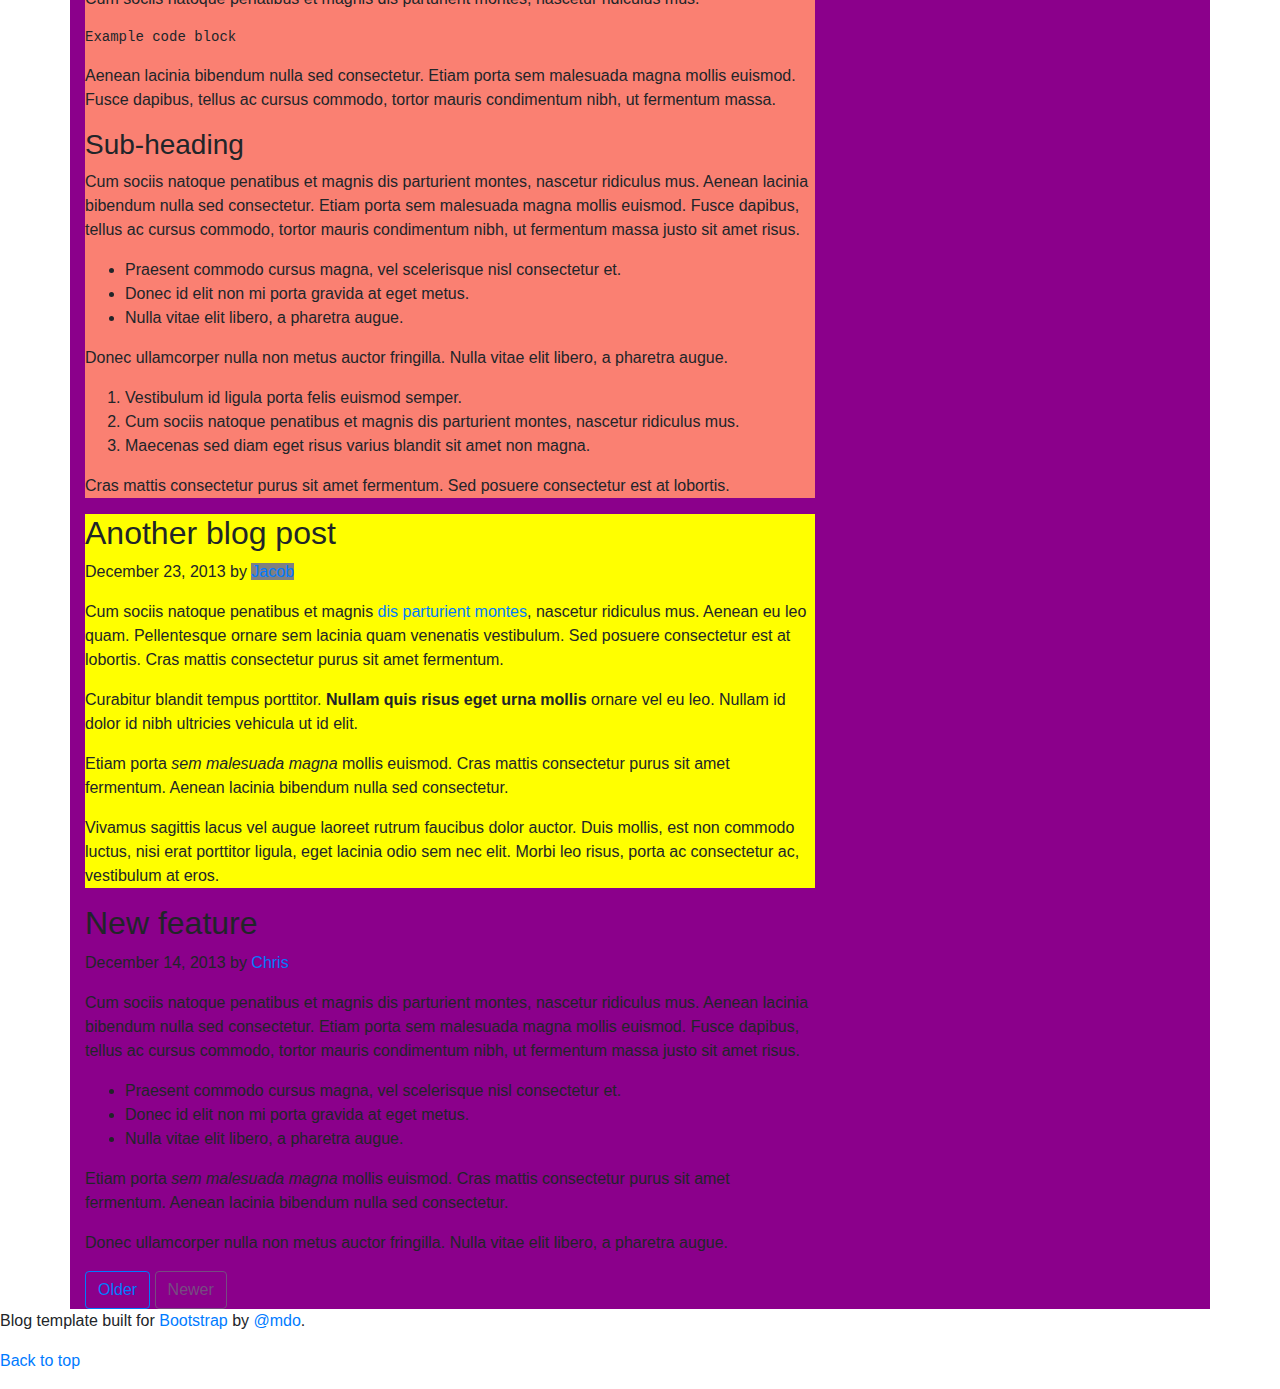
==== commit 3fab7d96: "ex 14 done" ====
--- a/homeworks/index.html
+++ b/homeworks/index.html
@@ -35,6 +35,10 @@
         -moz-user-select: none;
         -ms-user-select: none;
         user-select: none;
+      }
+
+      bg-pink {
+        background-color: pink;
       }
 
       @media (min-width: 768px) {
--- a/homeworks/styles.css
+++ b/homeworks/styles.css
@@ -1,71 +1,58 @@
-/*
-            EX1) Write a selector to target the h1 in jumbotron
-            EX2) Write a selector to target every children of the navbar
-            EX3) Write a selector to target the "continue reading..." inside the jumbotron
-            EX4) Write a selector to target the first blogpost
-            EX5) Write a selector to target the "even" links in the navbar
-            EX6) Write a selector to target the last blog post
-            EX7) Write a selector to target all the li into the first ordered-list in the sidebar ( Archives )
-            EX8) Write a selector to target the second post author
-            EX9) Write a selector to target the "back to top" link     #### EXTRA Try doing it without targeting the footer element directly
-            EX10) Write a selector to target the footer
-        */
-
-/* ex 1 */
+/* ex 1 Write a selector to target the h1 in jumbotron*/
 
 body > .container > :nth-child(3) > div > h1 {
-  background-color: red;
+  background-color: darkgray;
 }
 
-/* ex 2 */
+/* ex 2 Write a selector to target every children of the navbar*/
 
 body > .container > header > div > div > a {
-  background-color: coral;
+  background-color: lightblue;
 }
 
-/* ex 3 */
+/* ex 3 Write a selector to target the "continue reading..." inside the jumbotron*/
 
 body > .container > :nth-child(3) > div > :last-child {
   background-color: blue;
 }
 
-/* ex 4 */
+/* ex 4 Write a selector to target the first blogpost*/
 
 main > .row > div > div:first-of-type {
   background-color: salmon;
 }
 
-/* ex 5 */
+/* ex 5 Write a selector to target the "even" links in the navbar*/
 
 body > .container > :nth-child(2) > nav > :nth-child(even) {
-  background-color: green;
+  background-color: lightgoldenrodyellow;
 }
 
-/* ex 6 */
+/* ex 6 Write a selector to target the last blog post*/
 
 main > .row > div > :nth-child(3) {
   background-color: yellow;
 }
 
-/* ex 7 */
+/* ex 7 Write a selector to target all the li into the first ordered-list in the sidebar ( Archives )*/
 
 aside > div:nth-of-type(2) > ol > li {
   background-color: teal;
 }
 
-/* ex 8  */
+/* ex 8  Write a selector to target the second post author*/
 
 main > .row > div > :nth-child(3) > :nth-child(2) > a {
   background-color: gray;
 }
 
-/* ex 9  */
+/* ex 9  Write a selector to target the "back to top" link     #### EXTRA Try doing it without targeting the footer element directly*/
 
 body > :nth-last-child(3) > :nth-child(2) > a {
   background-color: cornflowerblue;
 }
 
-/* ex 10 */
+/* ex 10 Write a selector to target the footer*/
 
 body > :nth-last-child(3) {
   background-color: darkmagenta;
